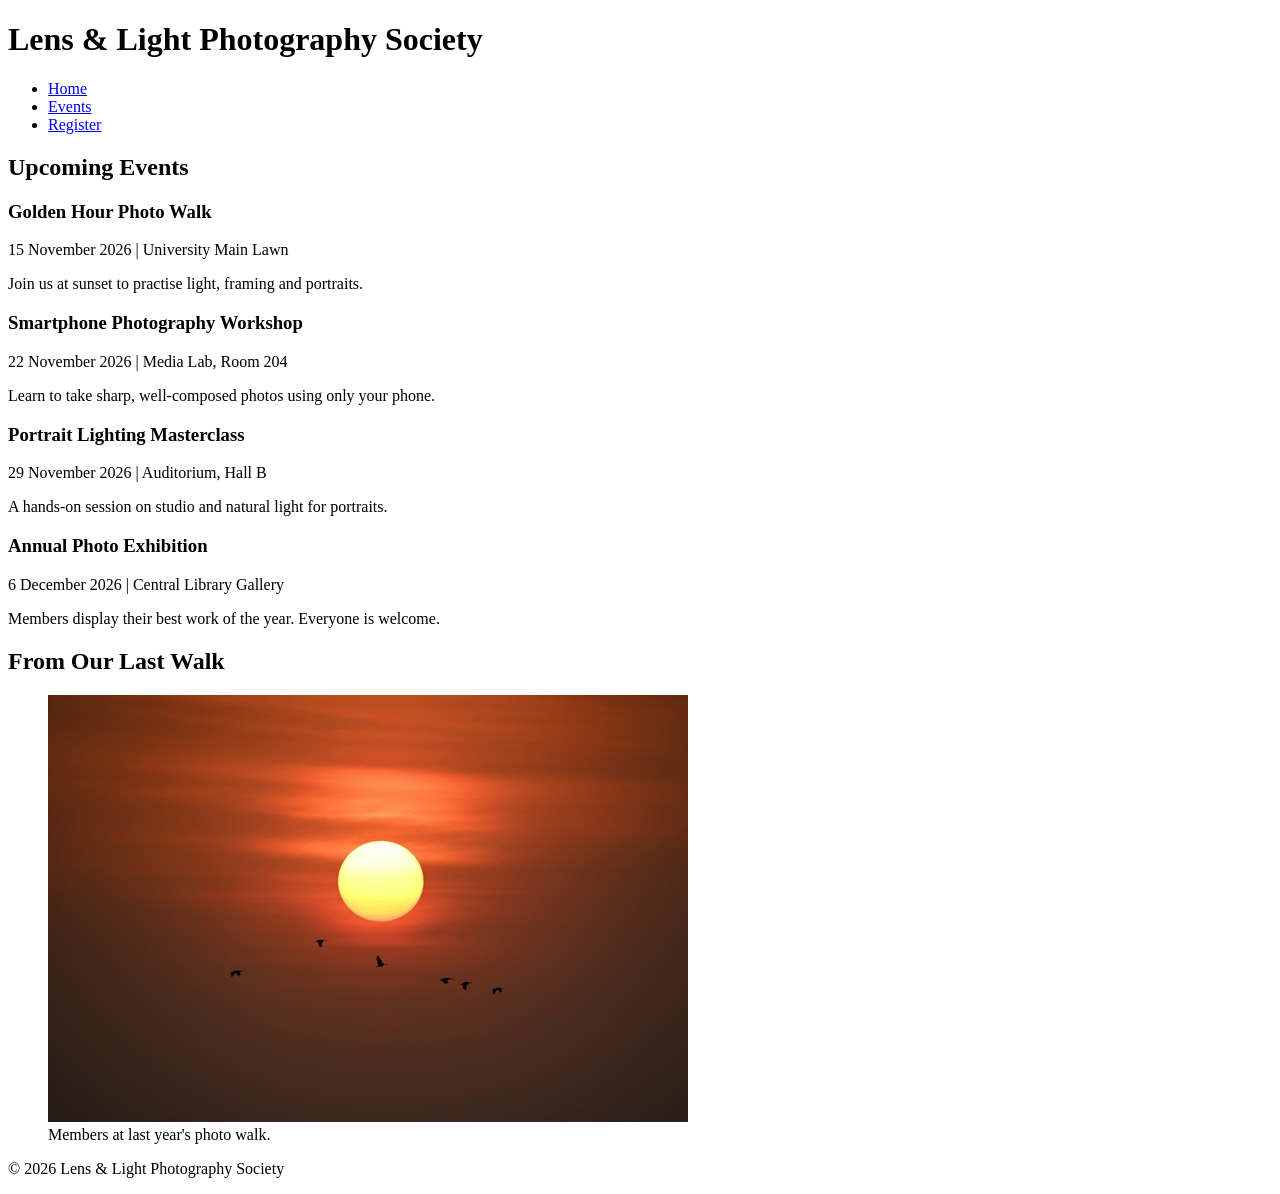
==== events.html @ c1a66948 "Add event photo" ====
<!DOCTYPE html>
<html lang="en">
<head>
  <meta charset="UTF-8">
  <meta name="viewport" content="width=device-width, initial-scale=1.0">
  <title>Lens & Light Photography Society | Events</title>
  <link rel="stylesheet" href="css/style.css">
</head>
<body>
  <header>
    <h1>Lens & Light Photography Society</h1>
    <nav>
      <ul>
        <li><a href="index.html">Home</a></li>
        <li><a href="events.html" class="active">Events</a></li>
        <li><a href="register.html">Register</a></li>
      </ul>
    </nav>
  </header>
    <main>
    <section class="events">
      <h2>Upcoming Events</h2>

      <article class="event-card">
        <h3>Golden Hour Photo Walk</h3>
        <p><time datetime="2026-11-15">15 November 2026</time> | University Main Lawn</p>
        <p>Join us at sunset to practise light, framing and portraits.</p>
      </article>

      <article class="event-card">
        <h3>Smartphone Photography Workshop</h3>
        <p><time datetime="2026-11-22">22 November 2026</time> | Media Lab, Room 204</p>
        <p>Learn to take sharp, well-composed photos using only your phone.</p>
      </article>
            <article class="event-card">
        <h3>Portrait Lighting Masterclass</h3>
        <p><time datetime="2026-11-29">29 November 2026</time> | Auditorium, Hall B</p>
        <p>A hands-on session on studio and natural light for portraits.</p>
      </article>

      <article class="event-card">
        <h3>Annual Photo Exhibition</h3>
        <p><time datetime="2026-12-06">6 December 2026</time> | Central Library Gallery</p>
        <p>Members display their best work of the year. Everyone is welcome.</p>
      </article>
    </section>
        <section>
      <h2>From Our Last Walk</h2>
      <figure>
        <img src="images/photo-walk.jpg" alt="Students taking photos on the university lawn at sunset">
        <figcaption>Members at last year's photo walk.</figcaption>
      </figure>
    </section>
  </main>

  <footer>
    <p>&copy; 2026 Lens & Light Photography Society</p>
  </footer>
</body>
</html>
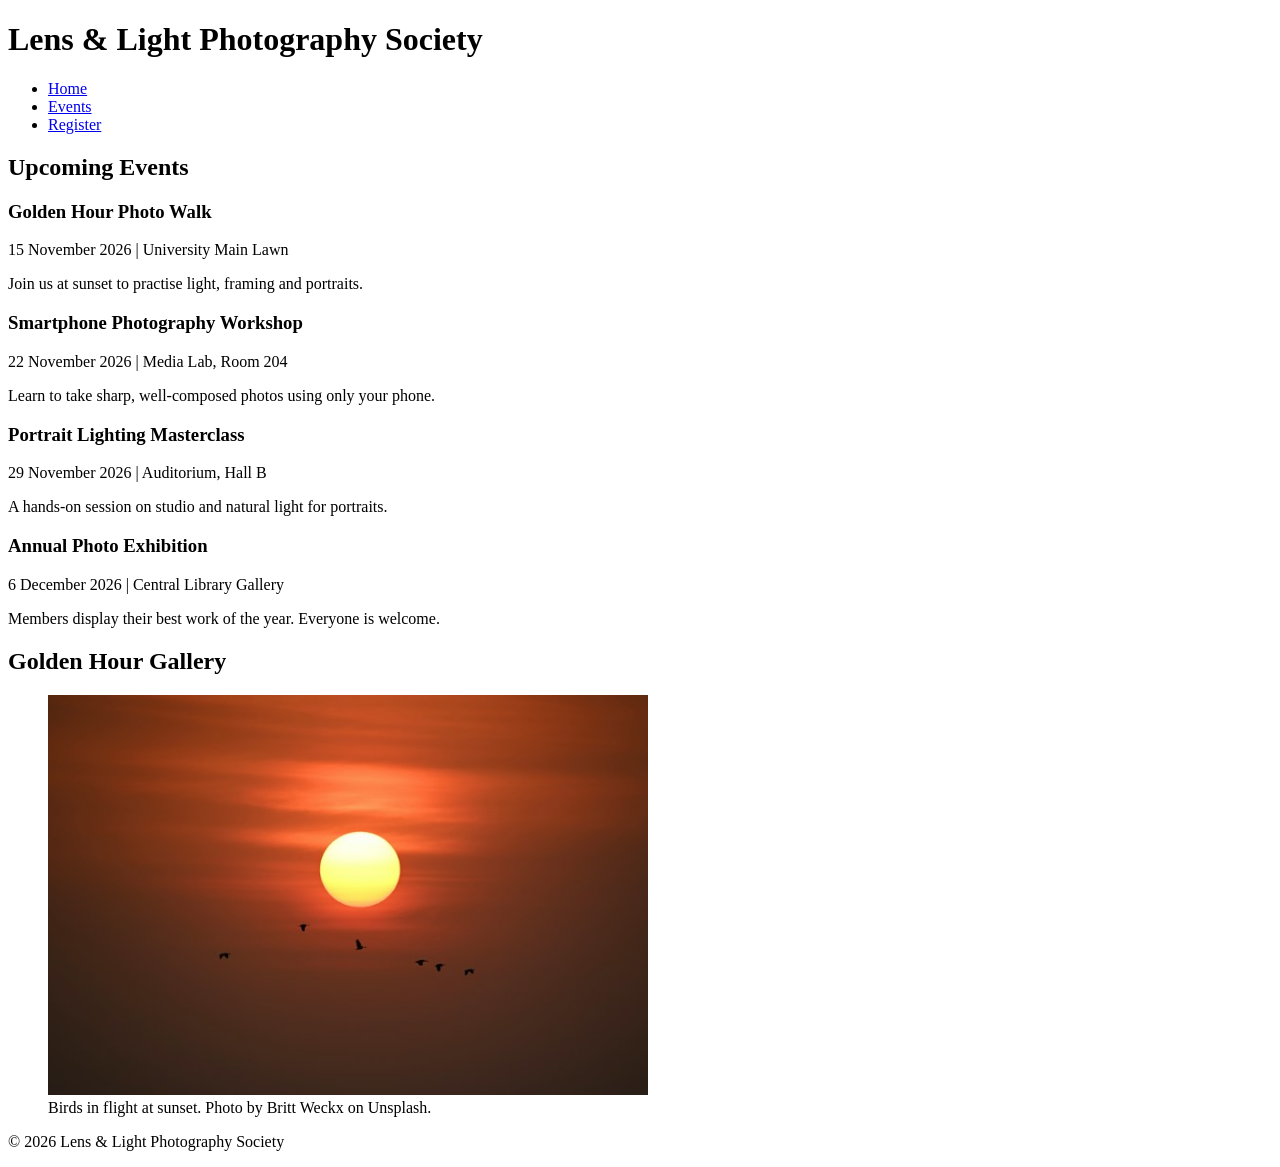
==== commit 1b936e1b: "add alt of pic" ====
--- a/events.html
+++ b/events.html
@@ -44,11 +44,11 @@
         <p>Members display their best work of the year. Everyone is welcome.</p>
       </article>
     </section>
-        <section>
-      <h2>From Our Last Walk</h2>
+         <section>
+      <h2>Golden Hour Gallery</h2>
       <figure>
-        <img src="images/photo-walk.jpg" alt="Students taking photos on the university lawn at sunset">
-        <figcaption>Members at last year's photo walk.</figcaption>
+        <img src="images/photo-walk.jpg" alt="Flock of birds flying across an orange sunset sky" width="600">
+        <figcaption>Birds in flight at sunset. Photo by Britt Weckx on Unsplash.</figcaption>
       </figure>
     </section>
   </main>
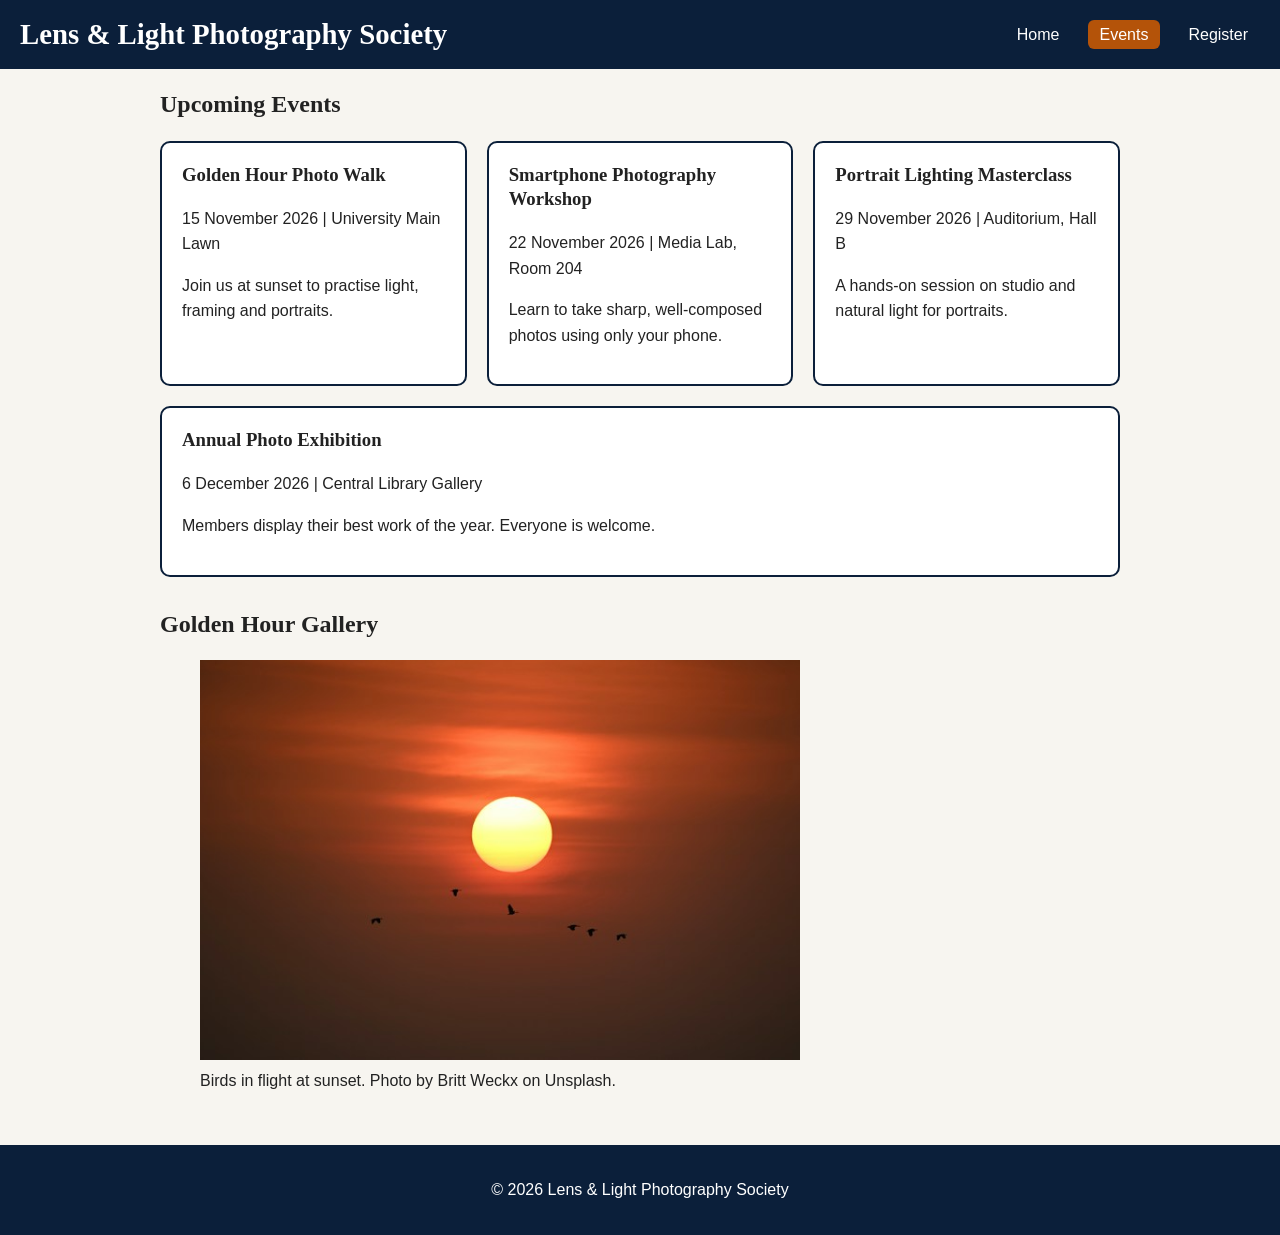
==== commit 7ac09f3f: "indentation on events page" ====
--- a/events.html
+++ b/events.html
@@ -7,6 +7,8 @@
   <link rel="stylesheet" href="css/style.css">
 </head>
 <body>
+
+  <!-- Site header and navigation -->
   <header>
     <h1>Lens & Light Photography Society</h1>
     <nav>
@@ -17,7 +19,11 @@
       </ul>
     </nav>
   </header>
-    <main>
+
+  <!-- Main content -->
+  <main>
+
+    <!-- Event list -->
     <section class="events">
       <h2>Upcoming Events</h2>
 
@@ -32,7 +38,8 @@
         <p><time datetime="2026-11-22">22 November 2026</time> | Media Lab, Room 204</p>
         <p>Learn to take sharp, well-composed photos using only your phone.</p>
       </article>
-            <article class="event-card">
+
+      <article class="event-card">
         <h3>Portrait Lighting Masterclass</h3>
         <p><time datetime="2026-11-29">29 November 2026</time> | Auditorium, Hall B</p>
         <p>A hands-on session on studio and natural light for portraits.</p>
@@ -44,17 +51,22 @@
         <p>Members display their best work of the year. Everyone is welcome.</p>
       </article>
     </section>
-         <section>
+
+    <!-- Photo gallery -->
+    <section>
       <h2>Golden Hour Gallery</h2>
       <figure>
         <img src="images/photo-walk.jpg" alt="Flock of birds flying across an orange sunset sky" width="600">
         <figcaption>Birds in flight at sunset. Photo by Britt Weckx on Unsplash.</figcaption>
       </figure>
     </section>
+
   </main>
 
+  <!-- Footer -->
   <footer>
     <p>&copy; 2026 Lens & Light Photography Society</p>
   </footer>
+
 </body>
 </html>
--- a/css/style.css
+++ b/css/style.css
@@ -0,0 +1,217 @@
+:root {
+  --navy: #0b1f3a;
+  --accent: #b45309;
+  --bg: #f7f5f0;
+  --text: #222222;
+}
+
+* {
+  box-sizing: border-box;
+}
+
+body {
+  margin: 0;
+  font-family: "Segoe UI", Arial, sans-serif;
+  font-size: 1rem;
+  line-height: 1.6;
+  color: var(--text);
+  background: var(--bg);
+}
+
+h1, h2, h3 {
+  font-family: Georgia, "Times New Roman", serif;
+  line-height: 1.3;
+}
+
+img {
+  max-width: 100%;
+  height: auto;
+}
+
+a {
+  color: #1e56d6;
+}
+
+a:hover {
+  color: var(--accent);
+}
+
+a[href^="https"] {
+  font-weight: bold;
+}
+
+a:focus,
+input:focus,
+select:focus,
+button:focus {
+  outline: 3px solid var(--accent);
+  outline-offset: 2px;
+}
+header {
+  display: flex;
+  flex-direction: column;
+  align-items: center;
+  gap: 12px;
+  padding: 16px 20px;
+  background: var(--navy);
+  color: white;
+}
+
+header h1 {
+  margin: 0;
+  font-size: 1.5rem;
+}
+
+nav > ul {
+  display: flex;
+  flex-wrap: wrap;
+  justify-content: center;
+  gap: 16px;
+  margin: 0;
+  padding: 0;
+  list-style: none;
+}
+
+nav a {
+  color: white;
+  text-decoration: none;
+  padding: 6px 12px;
+  border-radius: 6px;
+}
+
+nav a:hover {
+  color: white;
+  background: rgba(255, 255, 255, 0.2);
+}
+
+nav a.active {
+  background: var(--accent);
+}
+
+main {
+  max-width: 1000px;
+  margin: 0 auto;
+  padding: 20px;
+}
+
+section {
+  margin-bottom: 32px;
+}
+
+aside {
+  padding: 16px;
+  border-left: 4px solid var(--accent);
+  background: white;
+}
+
+footer {
+  padding: 16px;
+  text-align: center;
+  background: var(--navy);
+  color: white;
+}
+
+footer a {
+  color: white;
+}
+
+footer a:hover {
+  color: white;
+  text-decoration: underline;
+}
+
+@media (min-width: 768px) {
+  header {
+    flex-direction: row;
+    justify-content: space-between;
+  }
+
+  header h1 {
+    font-size: 1.8rem;
+  }
+}
+.events {
+  display: flex;
+  flex-wrap: wrap;
+  gap: 20px;
+}
+
+.events h2 {
+  flex: 0 0 100%;
+  margin: 0;
+}
+
+.event-card {
+  flex: 1 1 250px;
+  padding: 20px;
+  border: 2px solid var(--navy);
+  border-radius: 10px;
+  background: white;
+}
+
+.event-card h3 {
+  margin-top: 0;
+}
+
+form {
+  display: flex;
+  flex-direction: column;
+  gap: 8px;
+  max-width: 500px;
+  padding: 20px;
+  border: 1px solid #999;
+  border-radius: 10px;
+  background: white;
+}
+
+input[type="text"],
+input[type="email"],
+input[type="tel"],
+select {
+  width: 100%;
+  padding: 8px;
+  border: 1px solid #666;
+  border-radius: 6px;
+  font-size: 1rem;
+}
+
+fieldset {
+  border: 1px solid #999;
+  border-radius: 6px;
+}
+
+button {
+  padding: 10px 16px;
+  border: none;
+  border-radius: 6px;
+  background: var(--navy);
+  color: white;
+  font-size: 1rem;
+  cursor: pointer;
+}
+
+button:hover {
+  background: var(--accent);
+}
+
+#message {
+  font-weight: bold;
+  color: #166534;
+}
+
+table {s
+  width: 100%;
+  border-collapse: collapse;
+  background: white;
+}
+
+th,
+td {
+  padding: 8px;
+  border: 1px solid #999;
+  text-align: left;
+}
+
+tr:nth-child(even) {
+  background: #f2f2f2;
+}
